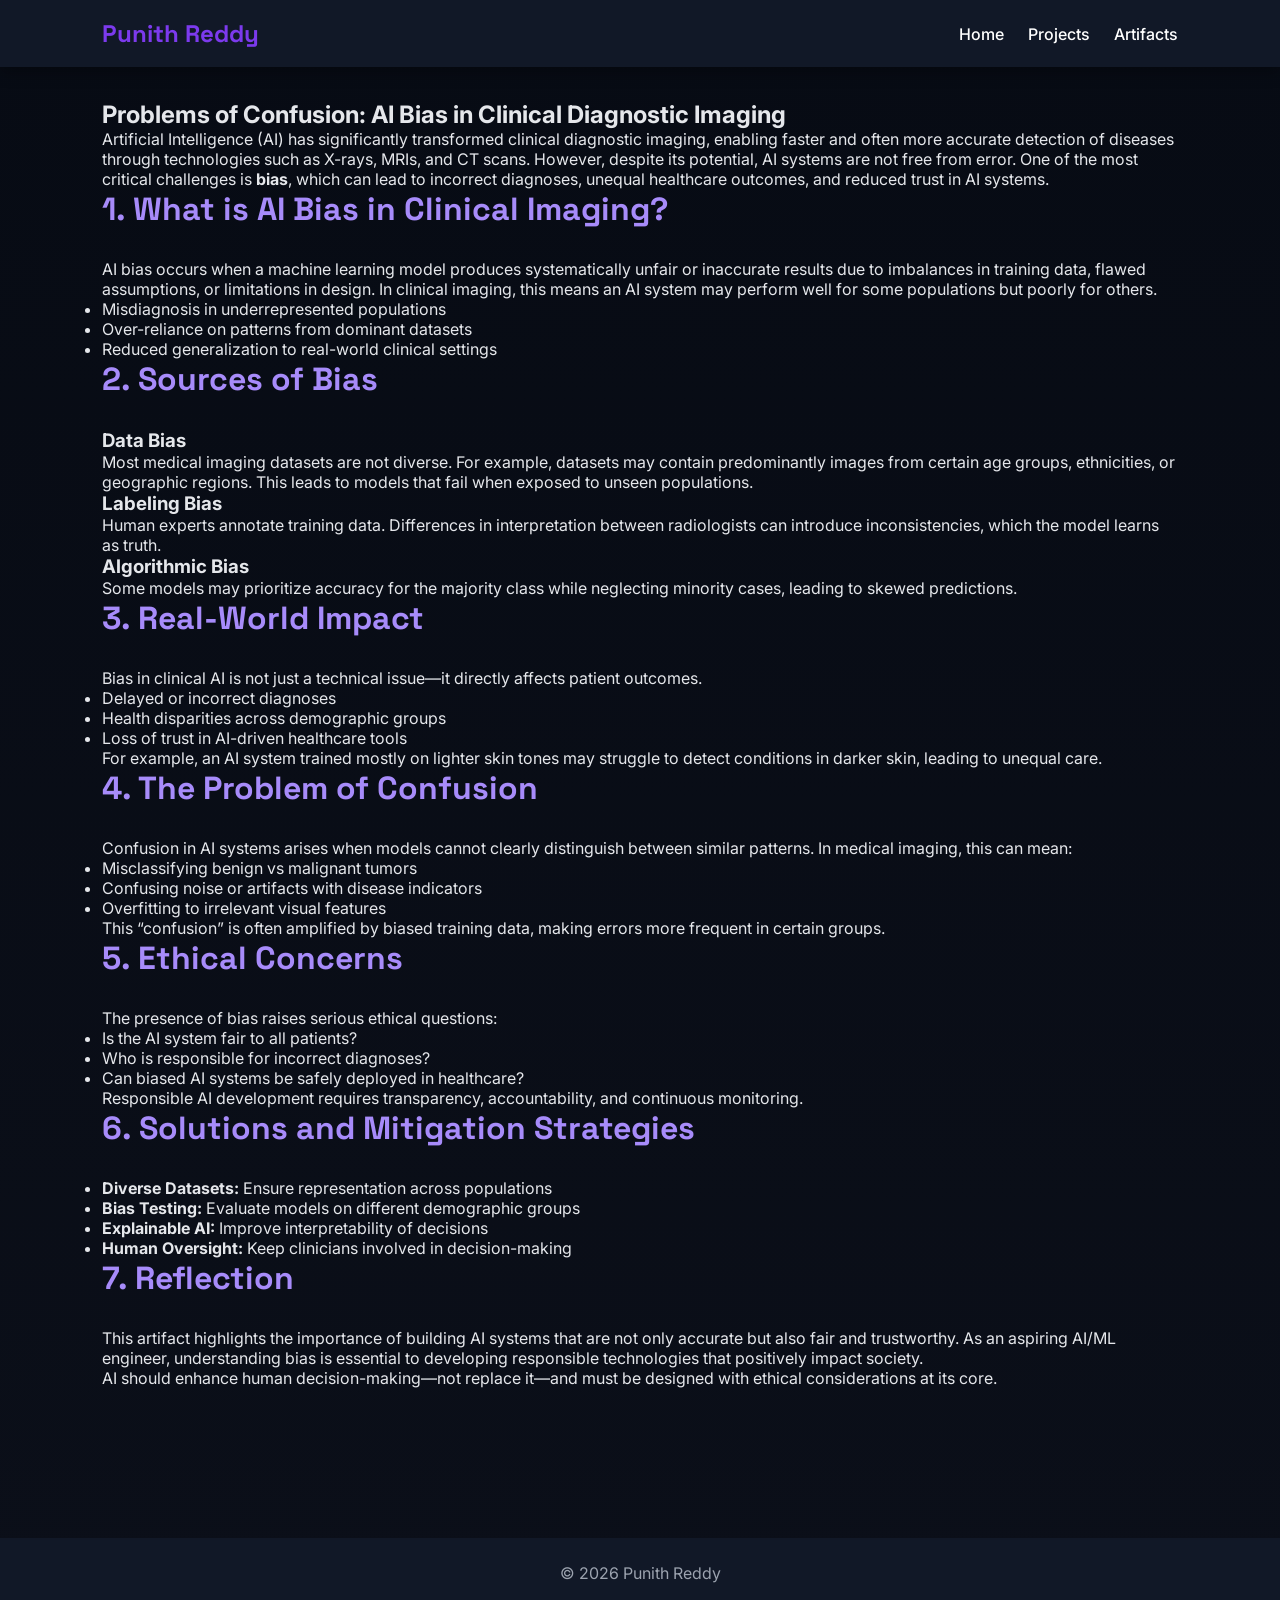
==== ai-bias-clinical-imaging.html @ 99f19a2d "Add AI Bias in Clinical Imaging HTML document This HTML file discusses AI bias in clinical imaging, " ====
<!DOCTYPE html>
<html lang="en">
<head>
  <meta charset="UTF-8">
  <meta name="viewport" content="width=device-width, initial-scale=1.0">
  <title>AI Bias in Clinical Imaging | Punith Reddy</title>
  <link rel="stylesheet" href="styles.css">
</head>

<body>

<header>
  <h2>Punith Reddy</h2>
  <nav>
    <a href="index.html">Home</a>
    <a href="index.html#projects">Projects</a>
    <a href="index.html#artifacts">Artifacts</a>
  </nav>
</header>

<section class="section">
  <h1>Problems of Confusion: AI Bias in Clinical Diagnostic Imaging</h1>

  <p>
    Artificial Intelligence (AI) has significantly transformed clinical diagnostic imaging,
    enabling faster and often more accurate detection of diseases through technologies such
    as X-rays, MRIs, and CT scans. However, despite its potential, AI systems are not free
    from error. One of the most critical challenges is <strong>bias</strong>, which can lead
    to incorrect diagnoses, unequal healthcare outcomes, and reduced trust in AI systems.
  </p>

  <h2>1. What is AI Bias in Clinical Imaging?</h2>
  <p>
    AI bias occurs when a machine learning model produces systematically unfair or inaccurate
    results due to imbalances in training data, flawed assumptions, or limitations in design.
    In clinical imaging, this means an AI system may perform well for some populations but
    poorly for others.
  </p>

  <ul>
    <li>Misdiagnosis in underrepresented populations</li>
    <li>Over-reliance on patterns from dominant datasets</li>
    <li>Reduced generalization to real-world clinical settings</li>
  </ul>

  <h2>2. Sources of Bias</h2>

  <h3>Data Bias</h3>
  <p>
    Most medical imaging datasets are not diverse. For example, datasets may contain
    predominantly images from certain age groups, ethnicities, or geographic regions.
    This leads to models that fail when exposed to unseen populations.
  </p>

  <h3>Labeling Bias</h3>
  <p>
    Human experts annotate training data. Differences in interpretation between radiologists
    can introduce inconsistencies, which the model learns as truth.
  </p>

  <h3>Algorithmic Bias</h3>
  <p>
    Some models may prioritize accuracy for the majority class while neglecting minority cases,
    leading to skewed predictions.
  </p>

  <h2>3. Real-World Impact</h2>

  <p>
    Bias in clinical AI is not just a technical issue—it directly affects patient outcomes.
  </p>

  <ul>
    <li>Delayed or incorrect diagnoses</li>
    <li>Health disparities across demographic groups</li>
    <li>Loss of trust in AI-driven healthcare tools</li>
  </ul>

  <p>
    For example, an AI system trained mostly on lighter skin tones may struggle to detect
    conditions in darker skin, leading to unequal care.
  </p>

  <h2>4. The Problem of Confusion</h2>

  <p>
    Confusion in AI systems arises when models cannot clearly distinguish between similar
    patterns. In medical imaging, this can mean:
  </p>

  <ul>
    <li>Misclassifying benign vs malignant tumors</li>
    <li>Confusing noise or artifacts with disease indicators</li>
    <li>Overfitting to irrelevant visual features</li>
  </ul>

  <p>
    This “confusion” is often amplified by biased training data, making errors more frequent
    in certain groups.
  </p>

  <h2>5. Ethical Concerns</h2>

  <p>
    The presence of bias raises serious ethical questions:
  </p>

  <ul>
    <li>Is the AI system fair to all patients?</li>
    <li>Who is responsible for incorrect diagnoses?</li>
    <li>Can biased AI systems be safely deployed in healthcare?</li>
  </ul>

  <p>
    Responsible AI development requires transparency, accountability, and continuous monitoring.
  </p>

  <h2>6. Solutions and Mitigation Strategies</h2>

  <ul>
    <li><strong>Diverse Datasets:</strong> Ensure representation across populations</li>
    <li><strong>Bias Testing:</strong> Evaluate models on different demographic groups</li>
    <li><strong>Explainable AI:</strong> Improve interpretability of decisions</li>
    <li><strong>Human Oversight:</strong> Keep clinicians involved in decision-making</li>
  </ul>

  <h2>7. Reflection</h2>

  <p>
    This artifact highlights the importance of building AI systems that are not only accurate
    but also fair and trustworthy. As an aspiring AI/ML engineer, understanding bias is essential
    to developing responsible technologies that positively impact society.
  </p>

  <p>
    AI should enhance human decision-making—not replace it—and must be designed with ethical
    considerations at its core.
  </p>

</section>

<footer>
  © 2026 Punith Reddy
</footer>

</body>
</html>
---- styles.css ----
@import url('https://fonts.googleapis.com/css2?family=Inter:wght@300;400;500;600&family=Space+Grotesk:wght@400;600&display=swap');

/* RESET */

*{
margin:0;
padding:0;
box-sizing:border-box;
font-family:"Inter",sans-serif;
scroll-behavior:smooth;
}

body{
background:linear-gradient(180deg,#070b14,#0b0f19);
color:#e5e7eb;
}

/* HEADER */

header{
position:fixed;
top:0;
width:100%;
background:#111827;
padding:18px 8%;
display:flex;
justify-content:space-between;
align-items:center;
z-index:1000;
box-shadow:0 5px 15px rgba(0,0,0,0.3);
}

header h2{
font-family:"Space Grotesk";
color:#7c3aed;
}

nav a{
margin-left:20px;
text-decoration:none;
color:white;
font-weight:500;
}

nav a:hover{
color:#7c3aed;
}

/* HERO */

.hero{
text-align:center;
padding-top:160px;
padding-bottom:80px;
}

.hero h1{
font-size:48px;
margin-bottom:15px;
}

.hero p{
color:#9ca3af;
max-width:700px;
margin:auto;
}

/* SKILLS */

.skills{
display:flex;
justify-content:center;
gap:10px;
margin-top:25px;
flex-wrap:wrap;
}

.chip{
background:#7c3aed;
padding:8px 16px;
border-radius:20px;
font-size:14px;
}

/* SECTIONS */

.section{
padding:100px 8%;
}

.section h2{
font-family:"Space Grotesk";
font-size:32px;
color:#a78bfa;
margin-bottom:30px;
}

/* PROJECT GRID */

.projects{
display:grid;
grid-template-columns:repeat(2,1fr);
gap:25px;
}

@media(max-width:900px){
.projects{
grid-template-columns:1fr;
}
}

/* CARD */

.card{
background:linear-gradient(145deg,#111827,#1f2937);
padding:28px;
border-radius:16px;
transition:all .35s ease;
box-shadow:0 10px 25px rgba(0,0,0,0.4);
border:1px solid rgba(255,255,255,0.05);
}

.card:hover{
transform:translateY(-12px);
box-shadow:0 30px 60px rgba(0,0,0,0.7);
}

.card h3{
color:#a78bfa;
margin-bottom:10px;
}

.card p{
color:#9ca3af;
line-height:1.6;
}

/* TAGS */

.tags{
margin-top:15px;
font-size:13px;
color:#22d3ee;
}

/* BUTTON */

.button{
display:inline-block;
margin-top:18px;
padding:11px 22px;
background:linear-gradient(135deg,#7c3aed,#06b6d4);
color:white;
text-decoration:none;
border-radius:8px;
font-weight:600;
}

.button:hover{
box-shadow:0 10px 20px rgba(124,58,237,0.5);
}

/* FOOTER */

footer{
text-align:center;
padding:25px;
background:#111827;
margin-top:50px;
color:#9ca3af;
}
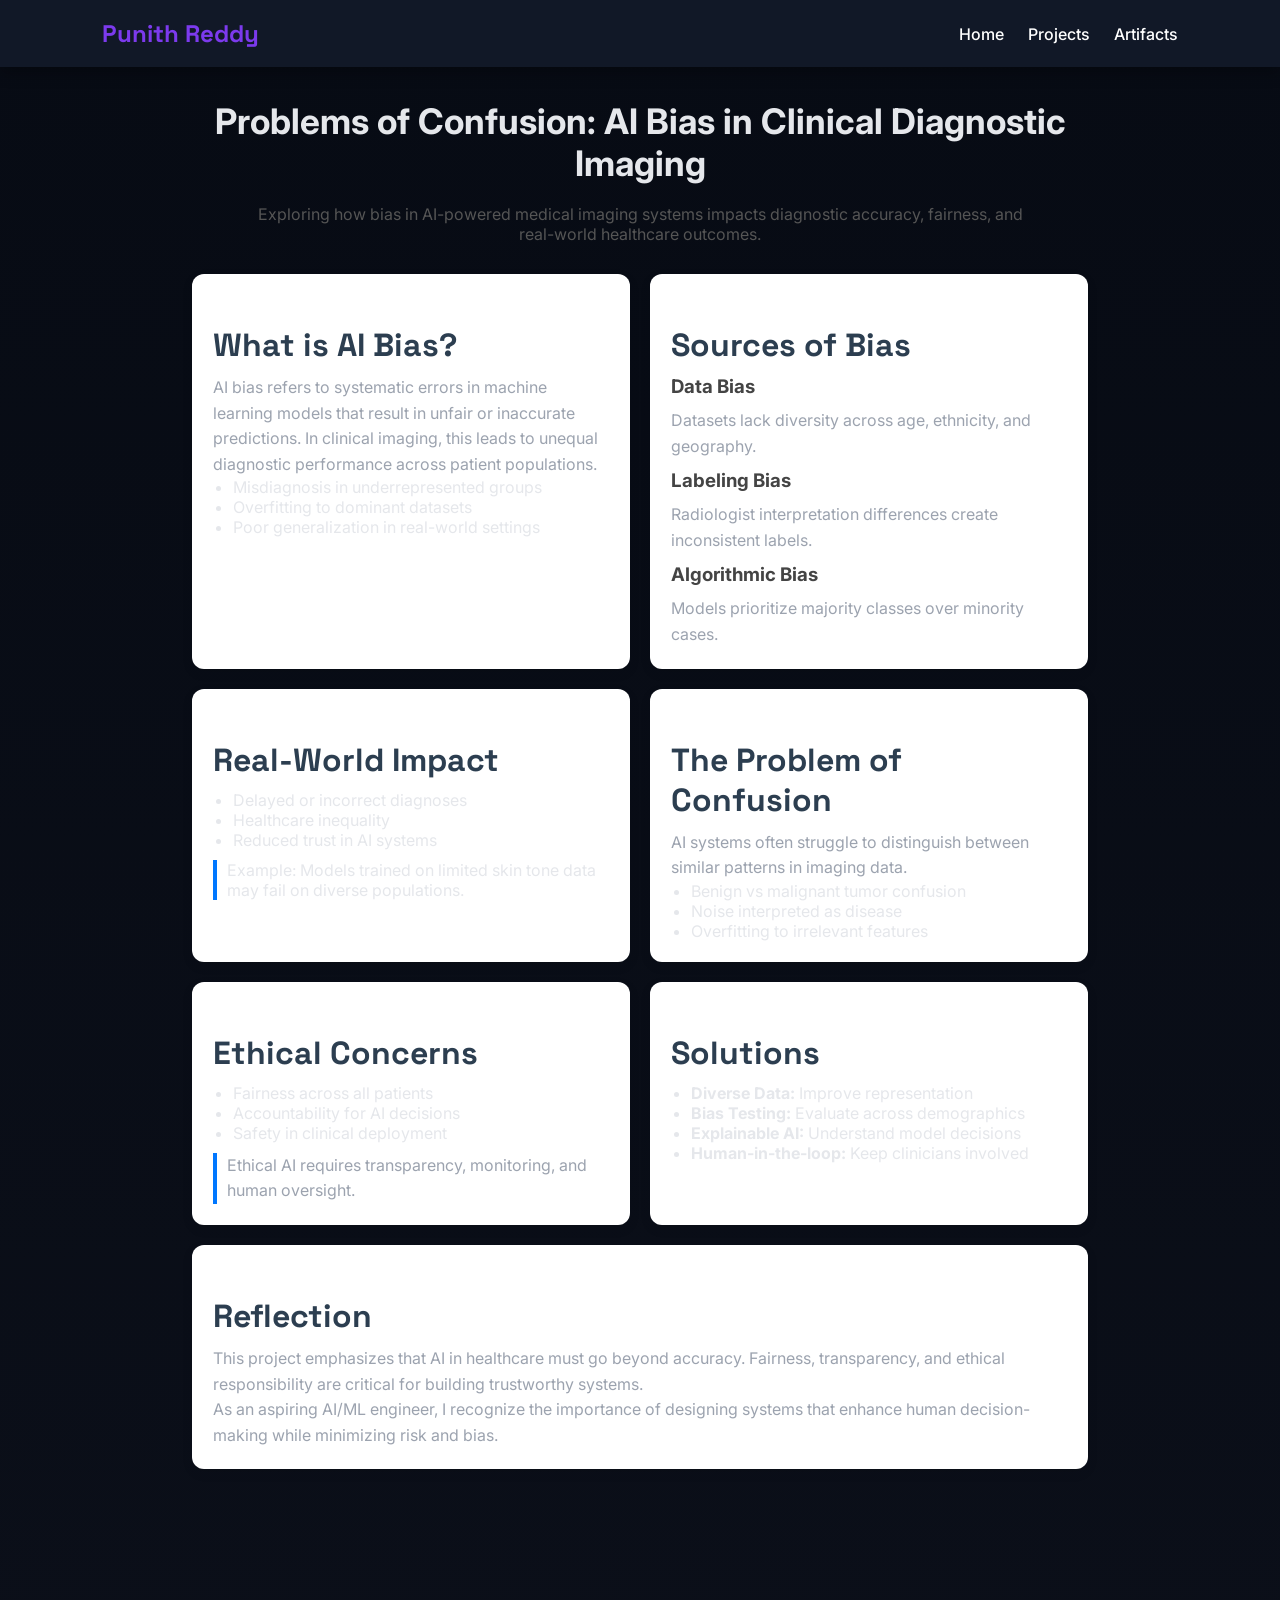
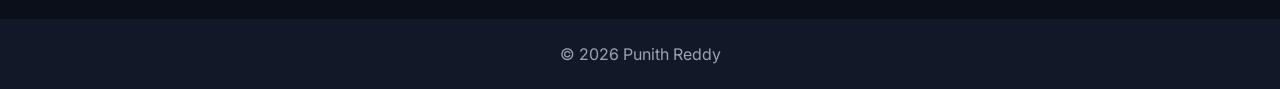
==== commit 73a97a8f: "Update ai-bias-clinical-imaging.html" ====
--- a/ai-bias-clinical-imaging.html
+++ b/ai-bias-clinical-imaging.html
@@ -5,6 +5,66 @@
   <meta name="viewport" content="width=device-width, initial-scale=1.0">
   <title>AI Bias in Clinical Imaging | Punith Reddy</title>
   <link rel="stylesheet" href="styles.css">
+
+  <style>
+    .container {
+      max-width: 1100px;
+      margin: auto;
+    }
+
+    .hero-title {
+      text-align: center;
+      margin-bottom: 30px;
+    }
+
+    .hero-title h1 {
+      font-size: 2.2rem;
+    }
+
+    .hero-title p {
+      color: #555;
+      max-width: 800px;
+      margin: auto;
+    }
+
+    .grid-2 {
+      display: grid;
+      grid-template-columns: repeat(auto-fit, minmax(300px, 1fr));
+      gap: 20px;
+    }
+
+    .card {
+      background: white;
+      padding: 20px;
+      border-radius: 12px;
+      box-shadow: 0 4px 12px rgba(0,0,0,0.08);
+      transition: 0.3s;
+    }
+
+    .card:hover {
+      transform: translateY(-5px);
+    }
+
+    .card h2 {
+      margin-bottom: 10px;
+      color: #2c3e50;
+    }
+
+    .card h3 {
+      margin-top: 10px;
+      color: #444;
+    }
+
+    .card ul {
+      margin-left: 20px;
+    }
+
+    .highlight {
+      border-left: 4px solid #0077ff;
+      padding-left: 10px;
+      margin-top: 10px;
+    }
+  </style>
 </head>
 
 <body>
@@ -18,125 +78,124 @@
   </nav>
 </header>
 
-<section class="section">
-  <h1>Problems of Confusion: AI Bias in Clinical Diagnostic Imaging</h1>
-
-  <p>
-    Artificial Intelligence (AI) has significantly transformed clinical diagnostic imaging,
-    enabling faster and often more accurate detection of diseases through technologies such
-    as X-rays, MRIs, and CT scans. However, despite its potential, AI systems are not free
-    from error. One of the most critical challenges is <strong>bias</strong>, which can lead
-    to incorrect diagnoses, unequal healthcare outcomes, and reduced trust in AI systems.
-  </p>
-
-  <h2>1. What is AI Bias in Clinical Imaging?</h2>
-  <p>
-    AI bias occurs when a machine learning model produces systematically unfair or inaccurate
-    results due to imbalances in training data, flawed assumptions, or limitations in design.
-    In clinical imaging, this means an AI system may perform well for some populations but
-    poorly for others.
-  </p>
-
-  <ul>
-    <li>Misdiagnosis in underrepresented populations</li>
-    <li>Over-reliance on patterns from dominant datasets</li>
-    <li>Reduced generalization to real-world clinical settings</li>
-  </ul>
-
-  <h2>2. Sources of Bias</h2>
-
-  <h3>Data Bias</h3>
-  <p>
-    Most medical imaging datasets are not diverse. For example, datasets may contain
-    predominantly images from certain age groups, ethnicities, or geographic regions.
-    This leads to models that fail when exposed to unseen populations.
-  </p>
-
-  <h3>Labeling Bias</h3>
-  <p>
-    Human experts annotate training data. Differences in interpretation between radiologists
-    can introduce inconsistencies, which the model learns as truth.
-  </p>
-
-  <h3>Algorithmic Bias</h3>
-  <p>
-    Some models may prioritize accuracy for the majority class while neglecting minority cases,
-    leading to skewed predictions.
-  </p>
-
-  <h2>3. Real-World Impact</h2>
-
-  <p>
-    Bias in clinical AI is not just a technical issue—it directly affects patient outcomes.
-  </p>
-
-  <ul>
-    <li>Delayed or incorrect diagnoses</li>
-    <li>Health disparities across demographic groups</li>
-    <li>Loss of trust in AI-driven healthcare tools</li>
-  </ul>
-
-  <p>
-    For example, an AI system trained mostly on lighter skin tones may struggle to detect
-    conditions in darker skin, leading to unequal care.
-  </p>
-
-  <h2>4. The Problem of Confusion</h2>
-
-  <p>
-    Confusion in AI systems arises when models cannot clearly distinguish between similar
-    patterns. In medical imaging, this can mean:
-  </p>
-
-  <ul>
-    <li>Misclassifying benign vs malignant tumors</li>
-    <li>Confusing noise or artifacts with disease indicators</li>
-    <li>Overfitting to irrelevant visual features</li>
-  </ul>
-
-  <p>
-    This “confusion” is often amplified by biased training data, making errors more frequent
-    in certain groups.
-  </p>
-
-  <h2>5. Ethical Concerns</h2>
-
-  <p>
-    The presence of bias raises serious ethical questions:
-  </p>
-
-  <ul>
-    <li>Is the AI system fair to all patients?</li>
-    <li>Who is responsible for incorrect diagnoses?</li>
-    <li>Can biased AI systems be safely deployed in healthcare?</li>
-  </ul>
-
-  <p>
-    Responsible AI development requires transparency, accountability, and continuous monitoring.
-  </p>
-
-  <h2>6. Solutions and Mitigation Strategies</h2>
-
-  <ul>
-    <li><strong>Diverse Datasets:</strong> Ensure representation across populations</li>
-    <li><strong>Bias Testing:</strong> Evaluate models on different demographic groups</li>
-    <li><strong>Explainable AI:</strong> Improve interpretability of decisions</li>
-    <li><strong>Human Oversight:</strong> Keep clinicians involved in decision-making</li>
-  </ul>
-
-  <h2>7. Reflection</h2>
-
-  <p>
-    This artifact highlights the importance of building AI systems that are not only accurate
-    but also fair and trustworthy. As an aspiring AI/ML engineer, understanding bias is essential
-    to developing responsible technologies that positively impact society.
-  </p>
-
-  <p>
-    AI should enhance human decision-making—not replace it—and must be designed with ethical
-    considerations at its core.
-  </p>
-
+<section class="section container">
+
+  <!-- HERO -->
+  <div class="hero-title">
+    <h1>Problems of Confusion: AI Bias in Clinical Diagnostic Imaging</h1>
+    <p>
+      Exploring how bias in AI-powered medical imaging systems impacts diagnostic accuracy,
+      fairness, and real-world healthcare outcomes.
+    </p>
+  </div>
+
+  <!-- GRID START -->
+  <div class="grid-2">
+
+    <!-- CARD 1 -->
+    <div class="card">
+      <h2>What is AI Bias?</h2>
+      <p>
+        AI bias refers to systematic errors in machine learning models that result in unfair
+        or inaccurate predictions. In clinical imaging, this leads to unequal diagnostic
+        performance across patient populations.
+      </p>
+
+      <ul>
+        <li>Misdiagnosis in underrepresented groups</li>
+        <li>Overfitting to dominant datasets</li>
+        <li>Poor generalization in real-world settings</li>
+      </ul>
+    </div>
+
+    <!-- CARD 2 -->
+    <div class="card">
+      <h2>Sources of Bias</h2>
+
+      <h3>Data Bias</h3>
+      <p>Datasets lack diversity across age, ethnicity, and geography.</p>
+
+      <h3>Labeling Bias</h3>
+      <p>Radiologist interpretation differences create inconsistent labels.</p>
+
+      <h3>Algorithmic Bias</h3>
+      <p>Models prioritize majority classes over minority cases.</p>
+    </div>
+
+    <!-- CARD 3 -->
+    <div class="card">
+      <h2>Real-World Impact</h2>
+
+      <ul>
+        <li>Delayed or incorrect diagnoses</li>
+        <li>Healthcare inequality</li>
+        <li>Reduced trust in AI systems</li>
+      </ul>
+
+      <div class="highlight">
+        Example: Models trained on limited skin tone data may fail on diverse populations.
+      </div>
+    </div>
+
+    <!-- CARD 4 -->
+    <div class="card">
+      <h2>The Problem of Confusion</h2>
+
+      <p>
+        AI systems often struggle to distinguish between similar patterns in imaging data.
+      </p>
+
+      <ul>
+        <li>Benign vs malignant tumor confusion</li>
+        <li>Noise interpreted as disease</li>
+        <li>Overfitting to irrelevant features</li>
+      </ul>
+    </div>
+
+    <!-- CARD 5 -->
+    <div class="card">
+      <h2>Ethical Concerns</h2>
+
+      <ul>
+        <li>Fairness across all patients</li>
+        <li>Accountability for AI decisions</li>
+        <li>Safety in clinical deployment</li>
+      </ul>
+
+      <p class="highlight">
+        Ethical AI requires transparency, monitoring, and human oversight.
+      </p>
+    </div>
+
+    <!-- CARD 6 -->
+    <div class="card">
+      <h2>Solutions</h2>
+
+      <ul>
+        <li><strong>Diverse Data:</strong> Improve representation</li>
+        <li><strong>Bias Testing:</strong> Evaluate across demographics</li>
+        <li><strong>Explainable AI:</strong> Understand model decisions</li>
+        <li><strong>Human-in-the-loop:</strong> Keep clinicians involved</li>
+      </ul>
+    </div>
+
+    <!-- CARD 7 -->
+    <div class="card" style="grid-column: span 2;">
+      <h2>Reflection</h2>
+
+      <p>
+        This project emphasizes that AI in healthcare must go beyond accuracy.
+        Fairness, transparency, and ethical responsibility are critical for
+        building trustworthy systems.
+      </p>
+
+      <p>
+        As an aspiring AI/ML engineer, I recognize the importance of designing
+        systems that enhance human decision-making while minimizing risk and bias.
+      </p>
+    </div>
+
+  </div>
 </section>
 
 <footer>
--- a/styles.css
+++ b/styles.css
@@ -169,3 +169,23 @@
 margin-top:50px;
 color:#9ca3af;
 }
+
+
+.section h1 {
+  font-size: 2rem;
+  margin-bottom: 20px;
+}
+
+.section h2 {
+  margin-top: 30px;
+  color: #2c3e50;
+}
+
+.section ul {
+  margin-left: 20px;
+}
+
+.tags {
+  font-size: 0.9rem;
+  color: #777;
+}
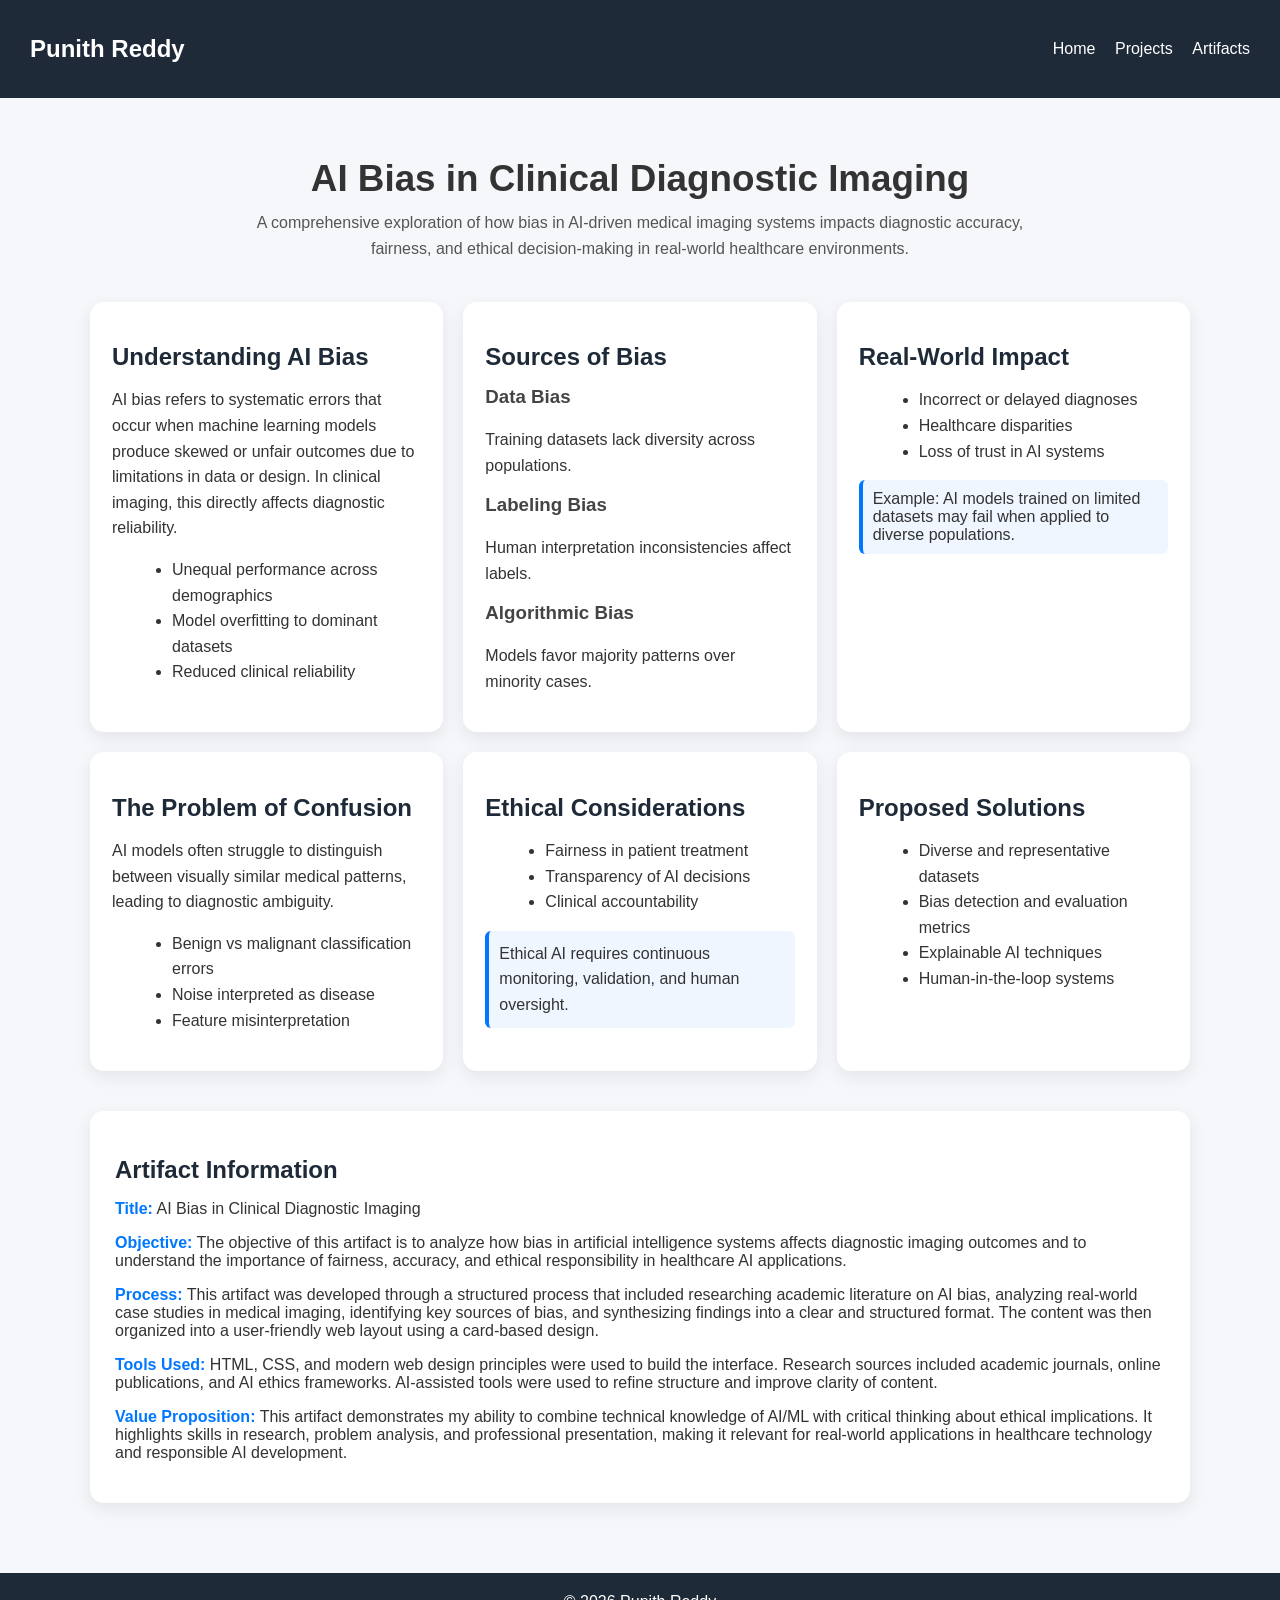
==== commit 5865a09a: "Revise content and styles for AI Bias page Updated the content and styling of the AI Bias in Clinica" ====
--- a/ai-bias-clinical-imaging.html
+++ b/ai-bias-clinical-imaging.html
@@ -4,65 +4,127 @@
   <meta charset="UTF-8">
   <meta name="viewport" content="width=device-width, initial-scale=1.0">
   <title>AI Bias in Clinical Imaging | Punith Reddy</title>
-  <link rel="stylesheet" href="styles.css">
 
   <style>
+    body {
+      font-family: Arial, sans-serif;
+      background: #f5f7fa;
+      margin: 0;
+      color: #333;
+    }
+
+    header {
+      background: #1e2a38;
+      color: white;
+      padding: 15px 30px;
+      display: flex;
+      justify-content: space-between;
+      align-items: center;
+    }
+
+    header a {
+      color: white;
+      margin-left: 15px;
+      text-decoration: none;
+    }
+
     .container {
       max-width: 1100px;
       margin: auto;
+      padding: 30px 20px;
     }
 
     .hero-title {
       text-align: center;
-      margin-bottom: 30px;
+      margin-bottom: 40px;
     }
 
     .hero-title h1 {
-      font-size: 2.2rem;
+      font-size: 2.3rem;
+      margin-bottom: 10px;
     }
 
     .hero-title p {
       color: #555;
       max-width: 800px;
       margin: auto;
+      line-height: 1.6;
     }
 
     .grid-2 {
       display: grid;
-      grid-template-columns: repeat(auto-fit, minmax(300px, 1fr));
+      grid-template-columns: repeat(auto-fit, minmax(320px, 1fr));
       gap: 20px;
     }
 
     .card {
       background: white;
-      padding: 20px;
-      border-radius: 12px;
-      box-shadow: 0 4px 12px rgba(0,0,0,0.08);
-      transition: 0.3s;
+      padding: 22px;
+      border-radius: 14px;
+      box-shadow: 0 6px 18px rgba(0,0,0,0.08);
+      transition: 0.3s ease;
     }
 
     .card:hover {
-      transform: translateY(-5px);
+      transform: translateY(-6px);
     }
 
     .card h2 {
+      color: #1e2a38;
       margin-bottom: 10px;
-      color: #2c3e50;
     }
 
     .card h3 {
-      margin-top: 10px;
+      margin-top: 15px;
       color: #444;
+    }
+
+    .card p {
+      line-height: 1.6;
     }
 
     .card ul {
       margin-left: 20px;
+      line-height: 1.6;
     }
 
     .highlight {
       border-left: 4px solid #0077ff;
-      padding-left: 10px;
-      margin-top: 10px;
+      padding-left: 12px;
+      margin-top: 15px;
+      color: #333;
+      background: #f0f6ff;
+      padding: 10px;
+      border-radius: 6px;
+    }
+
+    .artifact-section {
+      margin-top: 40px;
+      background: #ffffff;
+      padding: 25px;
+      border-radius: 14px;
+      box-shadow: 0 6px 18px rgba(0,0,0,0.08);
+    }
+
+    .artifact-section h2 {
+      margin-bottom: 15px;
+      color: #1e2a38;
+    }
+
+    .artifact-item {
+      margin-bottom: 15px;
+    }
+
+    .artifact-item strong {
+      color: #0077ff;
+    }
+
+    footer {
+      text-align: center;
+      padding: 20px;
+      background: #1e2a38;
+      color: white;
+      margin-top: 40px;
     }
   </style>
 </head>
@@ -78,124 +140,137 @@
   </nav>
 </header>
 
-<section class="section container">
+<section class="container">
 
   <!-- HERO -->
   <div class="hero-title">
-    <h1>Problems of Confusion: AI Bias in Clinical Diagnostic Imaging</h1>
+    <h1>AI Bias in Clinical Diagnostic Imaging</h1>
     <p>
-      Exploring how bias in AI-powered medical imaging systems impacts diagnostic accuracy,
-      fairness, and real-world healthcare outcomes.
+      A comprehensive exploration of how bias in AI-driven medical imaging systems impacts diagnostic accuracy,
+      fairness, and ethical decision-making in real-world healthcare environments.
     </p>
   </div>
 
-  <!-- GRID START -->
+  <!-- MAIN CONTENT -->
   <div class="grid-2">
 
-    <!-- CARD 1 -->
-    <div class="card">
-      <h2>What is AI Bias?</h2>
+    <div class="card">
+      <h2>Understanding AI Bias</h2>
       <p>
-        AI bias refers to systematic errors in machine learning models that result in unfair
-        or inaccurate predictions. In clinical imaging, this leads to unequal diagnostic
-        performance across patient populations.
+        AI bias refers to systematic errors that occur when machine learning models produce
+        skewed or unfair outcomes due to limitations in data or design. In clinical imaging,
+        this directly affects diagnostic reliability.
       </p>
-
-      <ul>
-        <li>Misdiagnosis in underrepresented groups</li>
-        <li>Overfitting to dominant datasets</li>
-        <li>Poor generalization in real-world settings</li>
-      </ul>
-    </div>
-
-    <!-- CARD 2 -->
+      <ul>
+        <li>Unequal performance across demographics</li>
+        <li>Model overfitting to dominant datasets</li>
+        <li>Reduced clinical reliability</li>
+      </ul>
+    </div>
+
     <div class="card">
       <h2>Sources of Bias</h2>
-
       <h3>Data Bias</h3>
-      <p>Datasets lack diversity across age, ethnicity, and geography.</p>
+      <p>Training datasets lack diversity across populations.</p>
 
       <h3>Labeling Bias</h3>
-      <p>Radiologist interpretation differences create inconsistent labels.</p>
+      <p>Human interpretation inconsistencies affect labels.</p>
 
       <h3>Algorithmic Bias</h3>
-      <p>Models prioritize majority classes over minority cases.</p>
-    </div>
-
-    <!-- CARD 3 -->
+      <p>Models favor majority patterns over minority cases.</p>
+    </div>
+
     <div class="card">
       <h2>Real-World Impact</h2>
-
-      <ul>
-        <li>Delayed or incorrect diagnoses</li>
-        <li>Healthcare inequality</li>
-        <li>Reduced trust in AI systems</li>
+      <ul>
+        <li>Incorrect or delayed diagnoses</li>
+        <li>Healthcare disparities</li>
+        <li>Loss of trust in AI systems</li>
       </ul>
 
       <div class="highlight">
-        Example: Models trained on limited skin tone data may fail on diverse populations.
+        Example: AI models trained on limited datasets may fail when applied to diverse populations.
       </div>
     </div>
 
-    <!-- CARD 4 -->
     <div class="card">
       <h2>The Problem of Confusion</h2>
-
       <p>
-        AI systems often struggle to distinguish between similar patterns in imaging data.
+        AI models often struggle to distinguish between visually similar medical patterns,
+        leading to diagnostic ambiguity.
       </p>
-
-      <ul>
-        <li>Benign vs malignant tumor confusion</li>
+      <ul>
+        <li>Benign vs malignant classification errors</li>
         <li>Noise interpreted as disease</li>
-        <li>Overfitting to irrelevant features</li>
-      </ul>
-    </div>
-
-    <!-- CARD 5 -->
-    <div class="card">
-      <h2>Ethical Concerns</h2>
-
-      <ul>
-        <li>Fairness across all patients</li>
-        <li>Accountability for AI decisions</li>
-        <li>Safety in clinical deployment</li>
+        <li>Feature misinterpretation</li>
+      </ul>
+    </div>
+
+    <div class="card">
+      <h2>Ethical Considerations</h2>
+      <ul>
+        <li>Fairness in patient treatment</li>
+        <li>Transparency of AI decisions</li>
+        <li>Clinical accountability</li>
       </ul>
 
       <p class="highlight">
-        Ethical AI requires transparency, monitoring, and human oversight.
+        Ethical AI requires continuous monitoring, validation, and human oversight.
       </p>
     </div>
 
-    <!-- CARD 6 -->
-    <div class="card">
-      <h2>Solutions</h2>
-
-      <ul>
-        <li><strong>Diverse Data:</strong> Improve representation</li>
-        <li><strong>Bias Testing:</strong> Evaluate across demographics</li>
-        <li><strong>Explainable AI:</strong> Understand model decisions</li>
-        <li><strong>Human-in-the-loop:</strong> Keep clinicians involved</li>
-      </ul>
-    </div>
-
-    <!-- CARD 7 -->
-    <div class="card" style="grid-column: span 2;">
-      <h2>Reflection</h2>
-
-      <p>
-        This project emphasizes that AI in healthcare must go beyond accuracy.
-        Fairness, transparency, and ethical responsibility are critical for
-        building trustworthy systems.
-      </p>
-
-      <p>
-        As an aspiring AI/ML engineer, I recognize the importance of designing
-        systems that enhance human decision-making while minimizing risk and bias.
-      </p>
+    <div class="card">
+      <h2>Proposed Solutions</h2>
+      <ul>
+        <li>Diverse and representative datasets</li>
+        <li>Bias detection and evaluation metrics</li>
+        <li>Explainable AI techniques</li>
+        <li>Human-in-the-loop systems</li>
+      </ul>
     </div>
 
   </div>
+
+  <!-- ARTIFACT INFORMATION -->
+  <div class="artifact-section">
+    <h2>Artifact Information</h2>
+
+    <div class="artifact-item">
+      <p><strong>Title:</strong> AI Bias in Clinical Diagnostic Imaging</p>
+    </div>
+
+    <div class="artifact-item">
+      <p><strong>Objective:</strong>  
+      The objective of this artifact is to analyze how bias in artificial intelligence systems
+      affects diagnostic imaging outcomes and to understand the importance of fairness,
+      accuracy, and ethical responsibility in healthcare AI applications.</p>
+    </div>
+
+    <div class="artifact-item">
+      <p><strong>Process:</strong>  
+      This artifact was developed through a structured process that included researching
+      academic literature on AI bias, analyzing real-world case studies in medical imaging,
+      identifying key sources of bias, and synthesizing findings into a clear and structured
+      format. The content was then organized into a user-friendly web layout using a card-based design.</p>
+    </div>
+
+    <div class="artifact-item">
+      <p><strong>Tools Used:</strong>  
+      HTML, CSS, and modern web design principles were used to build the interface.  
+      Research sources included academic journals, online publications, and AI ethics frameworks.  
+      AI-assisted tools were used to refine structure and improve clarity of content.</p>
+    </div>
+
+    <div class="artifact-item">
+      <p><strong>Value Proposition:</strong>  
+      This artifact demonstrates my ability to combine technical knowledge of AI/ML with
+      critical thinking about ethical implications. It highlights skills in research,
+      problem analysis, and professional presentation, making it relevant for real-world
+      applications in healthcare technology and responsible AI development.</p>
+    </div>
+
+  </div>
+
 </section>
 
 <footer>
